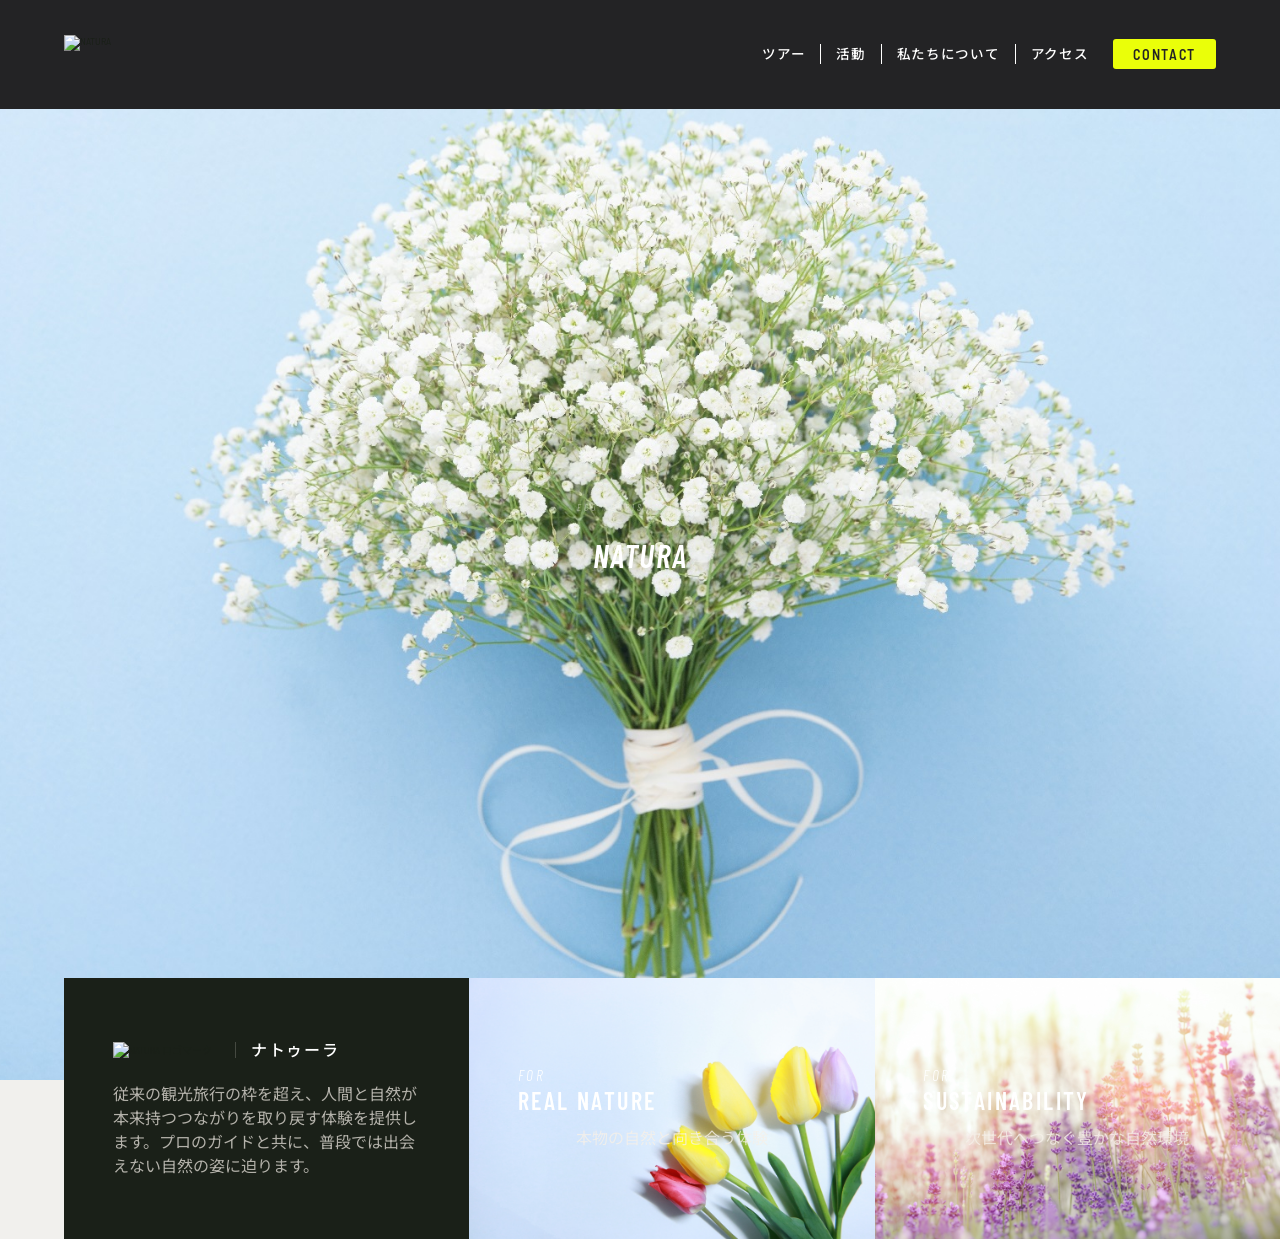
==== component/component-1/index.html @ e5b4af55 "component-add" ====
<!DOCTYPE html>
<html lang="ja">
<head>
<meta charset="UTF-8">
<title>NATURA | 自然と人をつなぐ、エコツーリズム</title>
<meta name="description" content="大自然の中で過ごす体験を通じて、人と自然のつながりを深めます。森林浴、登山、川下り、野生動物観察など、本物の自然体験を提供します。">
<meta name="viewport" content="width=device-width,initial-scale=1.0,user-scalable=yes">
<link rel="preconnect" href="https://fonts.googleapis.com">
<link href="https://fonts.googleapis.com/css2?family=Barlow+Condensed:ital,wght@0,400;0,600;1,400;1,600&family=Barlow+Semi+Condensed:wght@300;400;500;600&family=Noto+Sans+JP:wght@400;500;700&display=swap" rel="stylesheet">
<link rel="stylesheet" href="css/import.css">
</head>

<body>

<header id="header" class="header tr">
  <div class="container header__inner flx">
    <div class="header__logo flx tr">
      <a href="#">
        <img src="images/logo.png" alt="NATURA">
      </a>
    </div>

    <!-- ナビ（PC） -->
    <nav class="header__nav">
      <ul class="header__nav-list pc">
        <li><a href="#lineup">ツアー</a></li>
        <li><a href="#scene">活動</a></li>
        <li><a href="#about">私たちについて</a></li>
        <li><a href="#company">アクセス</a></li>
      </ul>

      <!-- コンタクトボタン -->
      <div class="header__contact">
        <a href="#company" class="ls015">CONTACT</a>
      </div>

      <!-- バーガートリガー（SP のみ表示） -->
      <button class="burger-trigger sp" id="js-burger" aria-label="メニューを開く">
        <span></span><span></span><span></span>
      </button>
    </nav>

  </div>
</header>

<!-- バーガーメニュー（SP） -->
<nav class="burger-menu" id="js-burger-menu">
  <ul class="burger-menu__list">
    <li><a href="#lineup">ツアー</a></li>
    <li><a href="#scene">活動</a></li>
    <li><a href="#about">私たちについて</a></li>
    <li><a href="#company">アクセス</a></li>
    <li><span class="burger-menu__close" id="js-burger-close">閉じる</span></li>
  </ul>
</nav>

<main>
<section class="hero pos-re" id="hero">
  <div class="hero__bg cover"></div>

  <div class="hero__img pc">
  </div>

  <div class="hero__inner">
    <p class="hero__eyebrow font-display italic fw3 ls02">ECO TOURISM · JAPAN</p>
    <h1 class="hero__title font-display italic fw6">NATURA</h1>
  </div>
</section>

<section class="bg-beige">
  <div class="intro">
    <div class="intro__boxes bg-black anim-fade-up">

      <div class="intro__box intro__text-box">
        <div class="intro__logo-wrap flx">
          <div class="intro__logo-img">
            <img src="images/logo-mark.png" alt="NATURA ロゴマーク">
          </div>
          <p class="intro__logo-name ls01 fw5 text-beige">ナトゥーラ</p>
        </div>
        <p class="intro__desc">従来の観光旅行の枠を超え、人間と自然が本来持つつながりを取り戻す体験を提供します。プロのガイドと共に、普段では出会えない自然の姿に迫ります。</p>
      </div>

      <!-- box1 -->
      <div class="intro__box intro__img-box intro__img-box--1 cover">
        <div class="w100">
          <h2 class="intro__catch font-display ls01">
            <span class="italic fw3">FOR</span>REAL NATURE
          </h2>
          <p class="intro__catch-sub">本物の自然と向き合う体験</p>
        </div>
      </div>

      <!-- box2 -->
      <div class="intro__box intro__img-box intro__img-box--2 cover">
        <div class="w100">
          <h2 class="intro__catch font-display ls01">
            <span class="italic fw3">FOR</span>SUSTAINABILITY
          </h2>
          <p class="intro__catch-sub">次世代へつなぐ豊かな自然環境</p>
        </div>
      </div>

    </div>
  </div>
</section>
</main>

<script src="js/script.js"></script>
</body>
</html>
---- component/component-1/css/import.css ----
@charset "utf-8";

/* import.css */
@import url("reset.css");
@import url("common.css");
@import url("style.css");
@import url("animate.css");
@import url("pc.css");
@import url("tb.css");
@import url("sp.css");
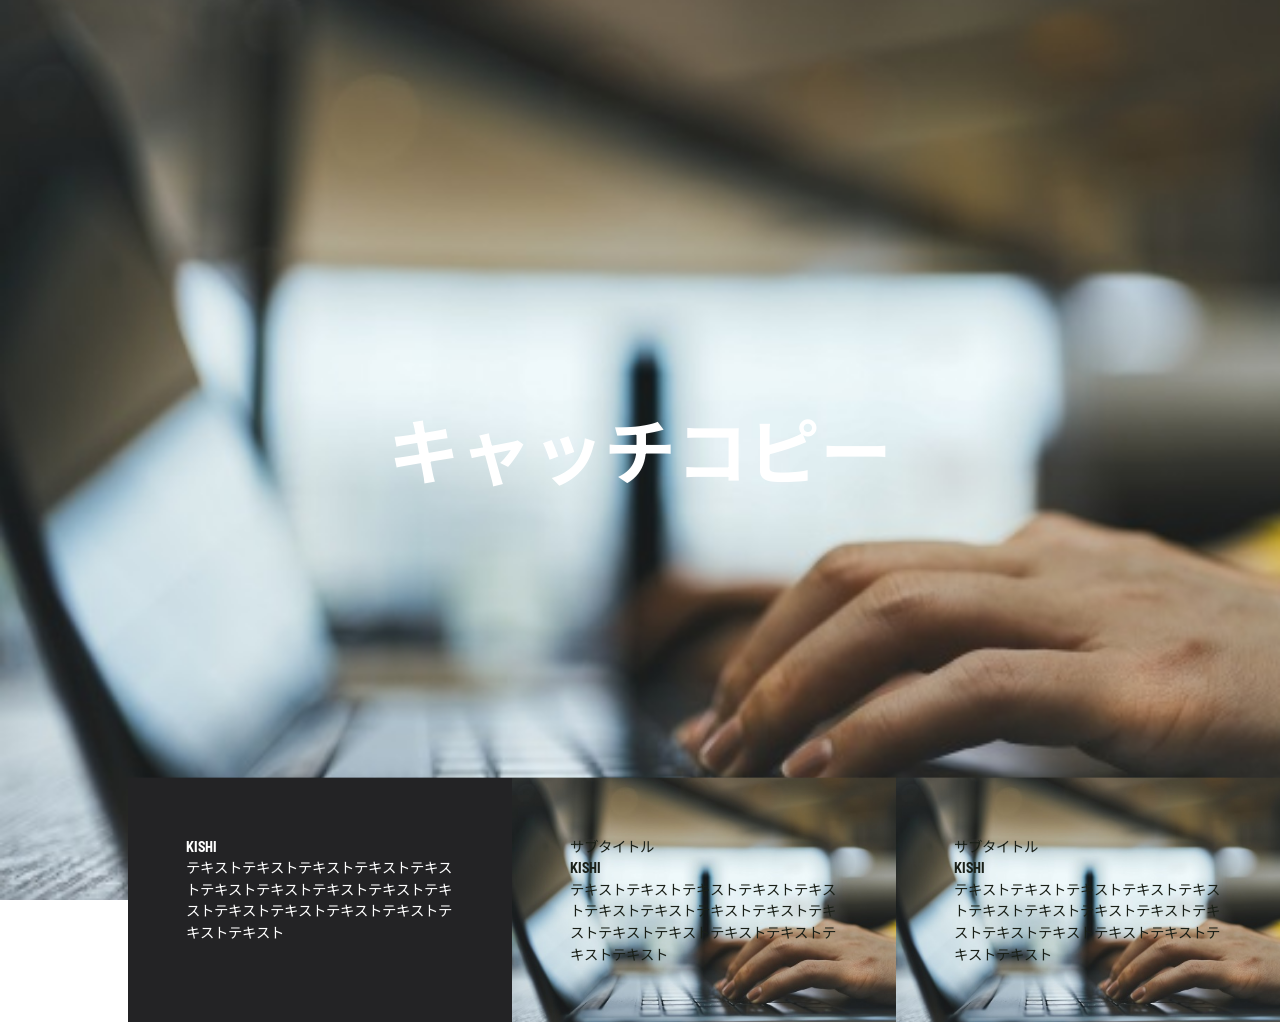
==== commit 8fbfb5e0: "compo-change" ====
--- a/component/component-1/index.html
+++ b/component/component-1/index.html
@@ -1,111 +1,55 @@
 <!DOCTYPE html>
 <html lang="ja">
+
 <head>
-<meta charset="UTF-8">
-<title>NATURA | 自然と人をつなぐ、エコツーリズム</title>
-<meta name="description" content="大自然の中で過ごす体験を通じて、人と自然のつながりを深めます。森林浴、登山、川下り、野生動物観察など、本物の自然体験を提供します。">
-<meta name="viewport" content="width=device-width,initial-scale=1.0,user-scalable=yes">
-<link rel="preconnect" href="https://fonts.googleapis.com">
-<link href="https://fonts.googleapis.com/css2?family=Barlow+Condensed:ital,wght@0,400;0,600;1,400;1,600&family=Barlow+Semi+Condensed:wght@300;400;500;600&family=Noto+Sans+JP:wght@400;500;700&display=swap" rel="stylesheet">
-<link rel="stylesheet" href="css/import.css">
+    <meta charset="UTF-8">
+    <meta name="viewport" content="width=device-width, initial-scale=1.0">
+    <title>OUR SERVICE</title>
+    <link rel="preconnect" href="https://fonts.googleapis.com">
+    <link
+        href="https://fonts.googleapis.com/css2?family=Barlow+Condensed:wght@600&family=Barlow+Semi+Condensed:wght@400;500;700&family=Noto+Sans+JP:wght@400;700&display=swap"
+        rel="stylesheet">
+    <link rel="stylesheet" href="css/import.css">
 </head>
 
 <body>
+    <header></header>
 
-<header id="header" class="header tr">
-  <div class="container header__inner flx">
-    <div class="header__logo flx tr">
-      <a href="#">
-        <img src="images/logo.png" alt="NATURA">
-      </a>
-    </div>
+    <main>
+        <section class="first">
+            <h1 class="first-catch">キャッチコピー</h1>
+        </section>
 
-    <!-- ナビ（PC） -->
-    <nav class="header__nav">
-      <ul class="header__nav-list pc">
-        <li><a href="#lineup">ツアー</a></li>
-        <li><a href="#scene">活動</a></li>
-        <li><a href="#about">私たちについて</a></li>
-        <li><a href="#company">アクセス</a></li>
-      </ul>
+        <section class="intro-wrap">
+            <div class="intro-cards">
+                <div class="intro-card-dark">
+                    <h2>KISHI</h2>
+                    <p>テキストテキストテキストテキストテキストテキストテキストテキストテキストテキストテキストテキストテキストテキストテキストテキスト</p>
+                </div>
+                <div class="intro-card-light-1">
+                    <div class="intro-card-header">
+                        <h3>KISHI</h3>
+                        <p class="intro-card-subtitle">サブタイトル</p>
+                    </div>
+                    <div class="intro-text">
+                        <p>テキストテキストテキストテキストテキストテキストテキストテキストテキストテキストテキストテキストテキストテキストテキストテキスト</p>
+                    </div>
+                </div>
+                <div class="intro-card-light-2">
+                    <div class="intro-card-header">
+                        <h3>KISHI</h3>
+                        <p class="intro-card-subtitle">サブタイトル</p>
+                    </div>
+                    <div class="intro-card-text">
+                        <p>テキストテキストテキストテキストテキストテキストテキストテキストテキストテキストテキストテキストテキストテキストテキストテキスト</p>
+                    </div>
+                </div>
+            </div>
+        </section>
 
-      <!-- コンタクトボタン -->
-      <div class="header__contact">
-        <a href="#company" class="ls015">CONTACT</a>
-      </div>
+    </main>
 
-      <!-- バーガートリガー（SP のみ表示） -->
-      <button class="burger-trigger sp" id="js-burger" aria-label="メニューを開く">
-        <span></span><span></span><span></span>
-      </button>
-    </nav>
+    <footer></footer>
+</body>
 
-  </div>
-</header>
-
-<!-- バーガーメニュー（SP） -->
-<nav class="burger-menu" id="js-burger-menu">
-  <ul class="burger-menu__list">
-    <li><a href="#lineup">ツアー</a></li>
-    <li><a href="#scene">活動</a></li>
-    <li><a href="#about">私たちについて</a></li>
-    <li><a href="#company">アクセス</a></li>
-    <li><span class="burger-menu__close" id="js-burger-close">閉じる</span></li>
-  </ul>
-</nav>
-
-<main>
-<section class="hero pos-re" id="hero">
-  <div class="hero__bg cover"></div>
-
-  <div class="hero__img pc">
-  </div>
-
-  <div class="hero__inner">
-    <p class="hero__eyebrow font-display italic fw3 ls02">ECO TOURISM · JAPAN</p>
-    <h1 class="hero__title font-display italic fw6">NATURA</h1>
-  </div>
-</section>
-
-<section class="bg-beige">
-  <div class="intro">
-    <div class="intro__boxes bg-black anim-fade-up">
-
-      <div class="intro__box intro__text-box">
-        <div class="intro__logo-wrap flx">
-          <div class="intro__logo-img">
-            <img src="images/logo-mark.png" alt="NATURA ロゴマーク">
-          </div>
-          <p class="intro__logo-name ls01 fw5 text-beige">ナトゥーラ</p>
-        </div>
-        <p class="intro__desc">従来の観光旅行の枠を超え、人間と自然が本来持つつながりを取り戻す体験を提供します。プロのガイドと共に、普段では出会えない自然の姿に迫ります。</p>
-      </div>
-
-      <!-- box1 -->
-      <div class="intro__box intro__img-box intro__img-box--1 cover">
-        <div class="w100">
-          <h2 class="intro__catch font-display ls01">
-            <span class="italic fw3">FOR</span>REAL NATURE
-          </h2>
-          <p class="intro__catch-sub">本物の自然と向き合う体験</p>
-        </div>
-      </div>
-
-      <!-- box2 -->
-      <div class="intro__box intro__img-box intro__img-box--2 cover">
-        <div class="w100">
-          <h2 class="intro__catch font-display ls01">
-            <span class="italic fw3">FOR</span>SUSTAINABILITY
-          </h2>
-          <p class="intro__catch-sub">次世代へつなぐ豊かな自然環境</p>
-        </div>
-      </div>
-
-    </div>
-  </div>
-</section>
-</main>
-
-<script src="js/script.js"></script>
-</body>
-</html>
+</html>
